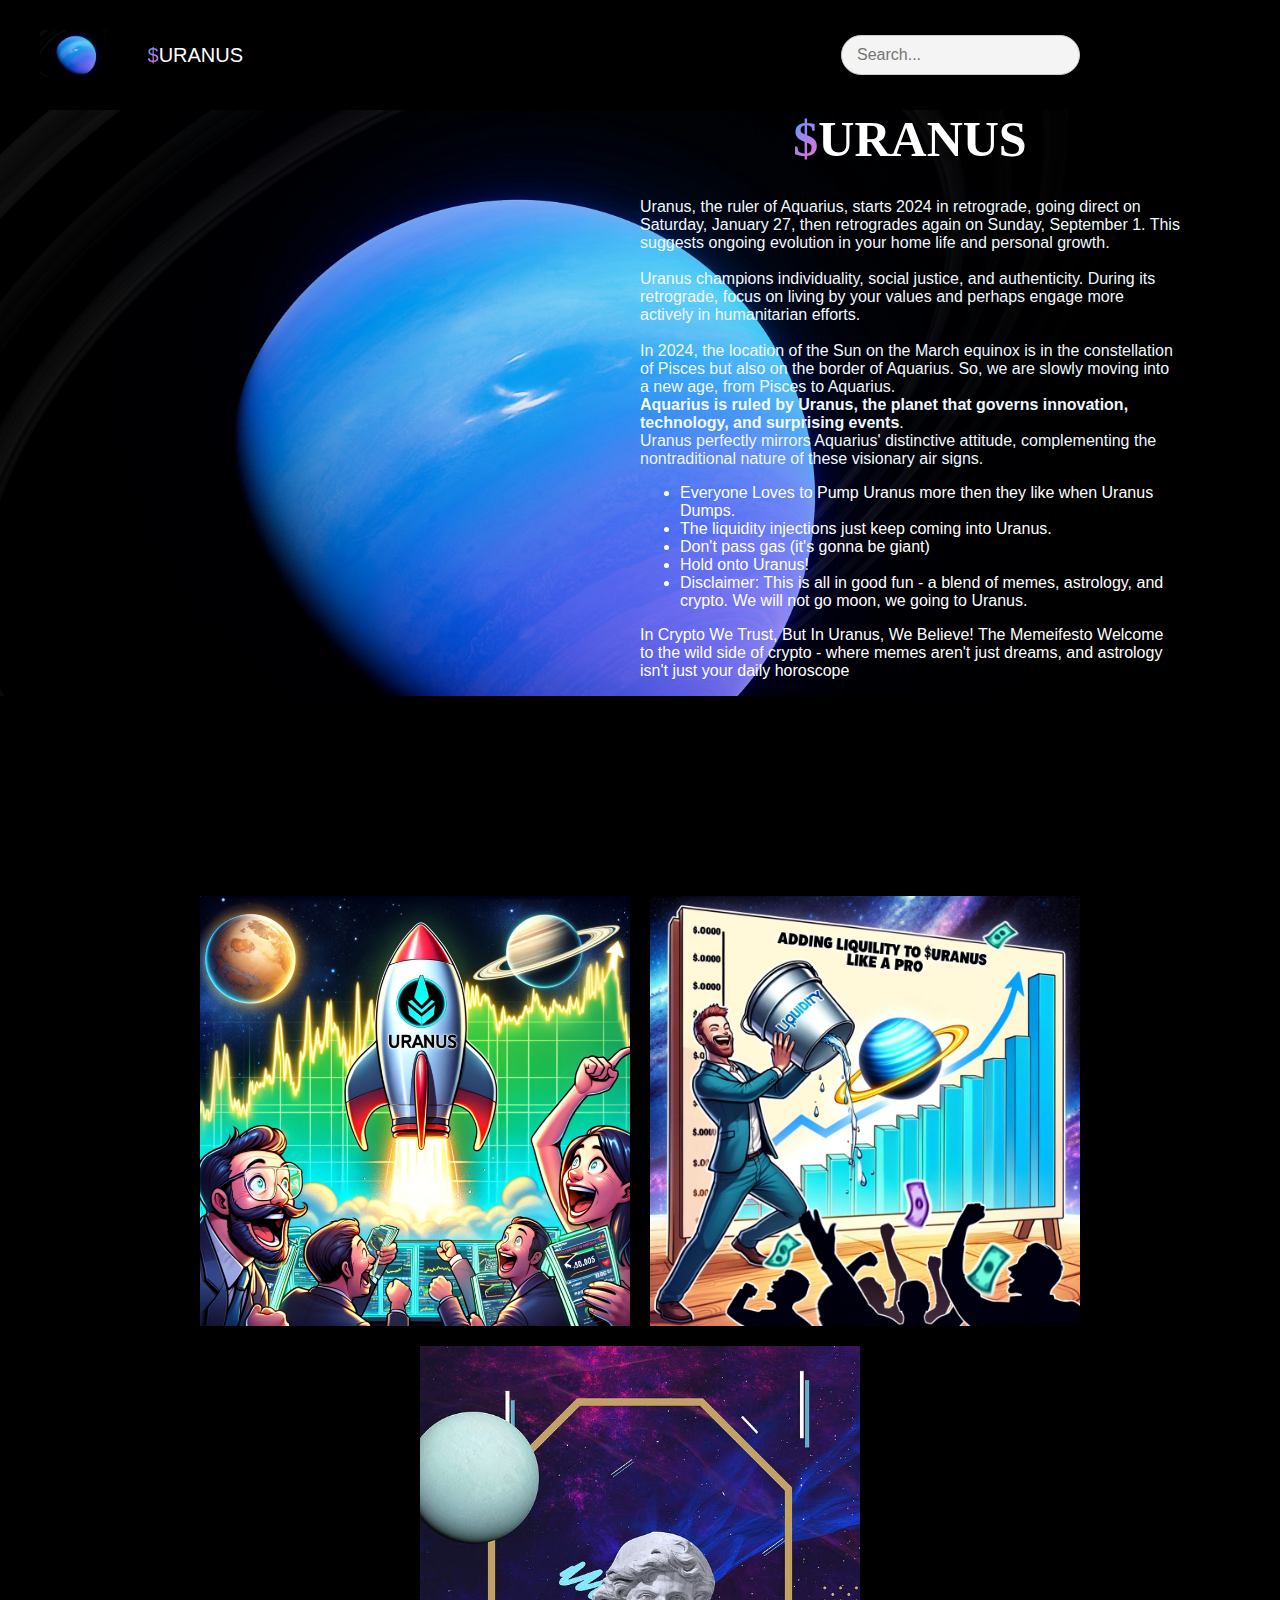
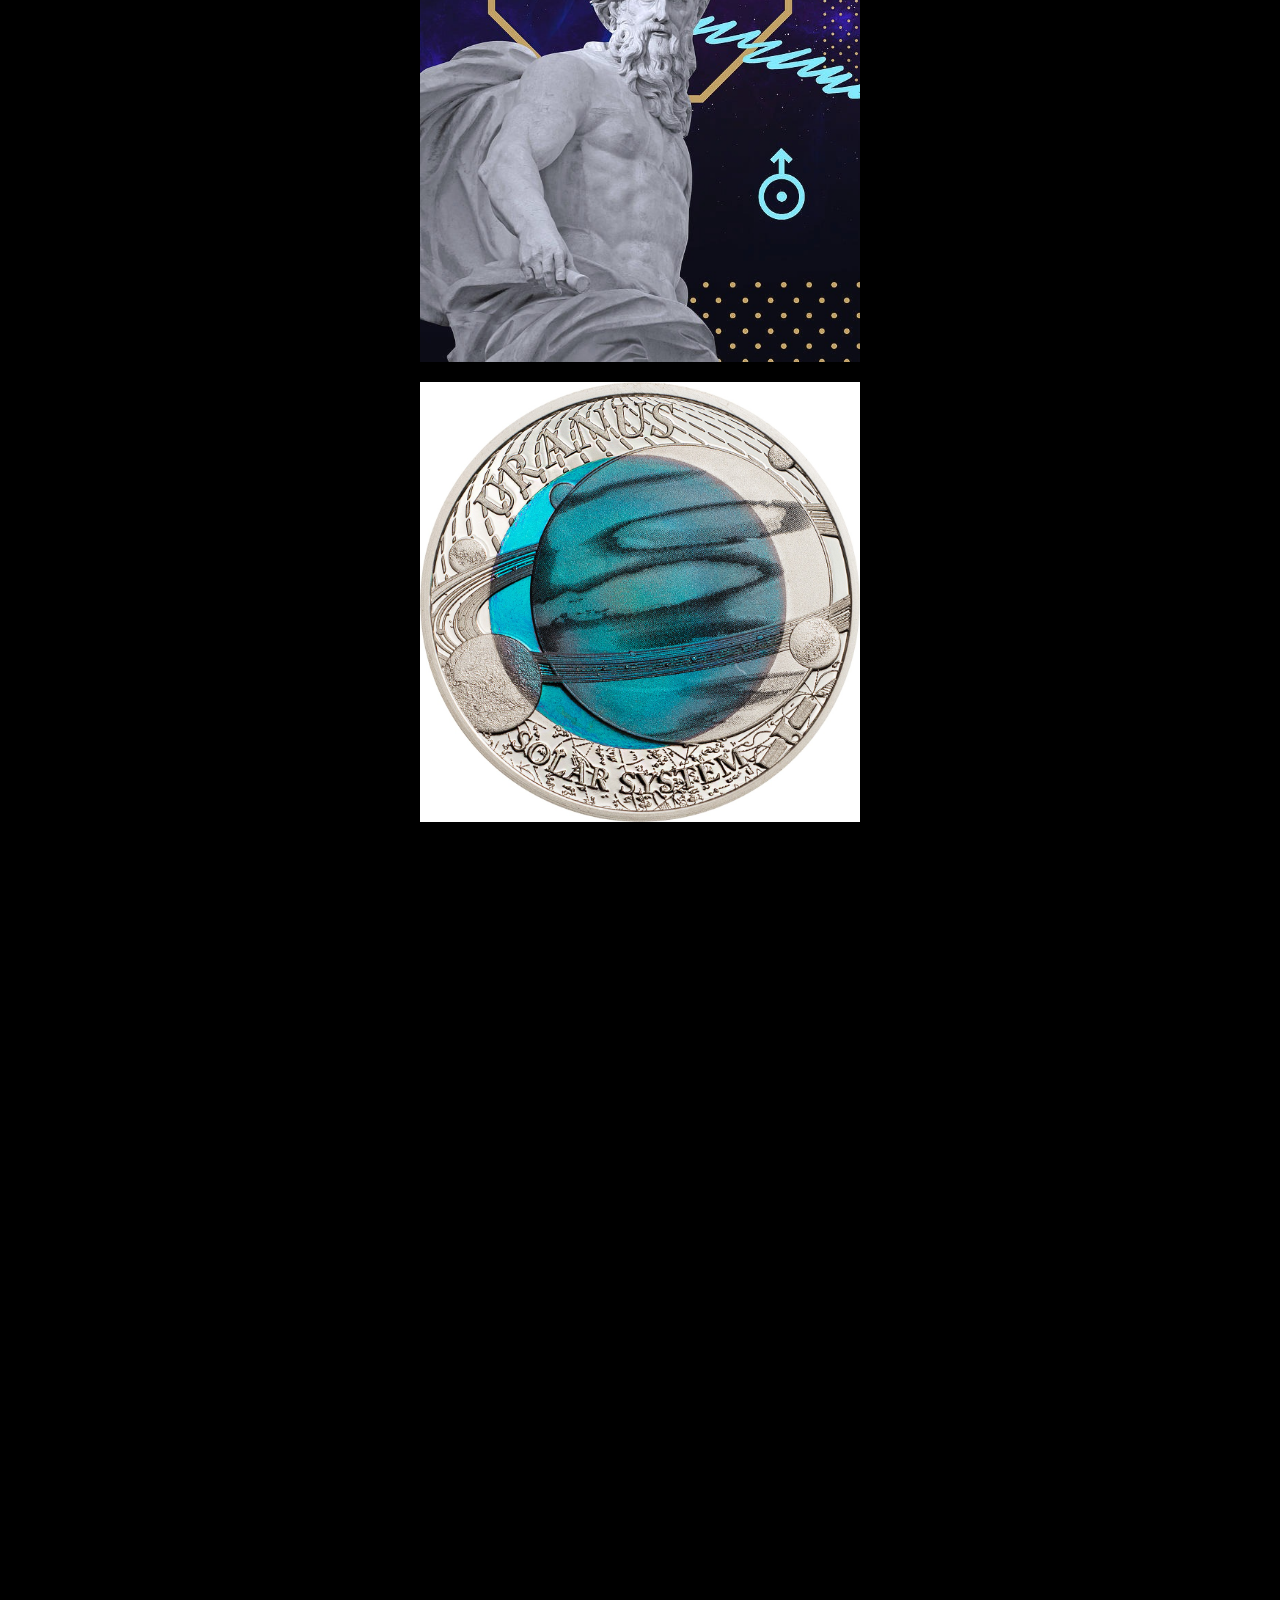
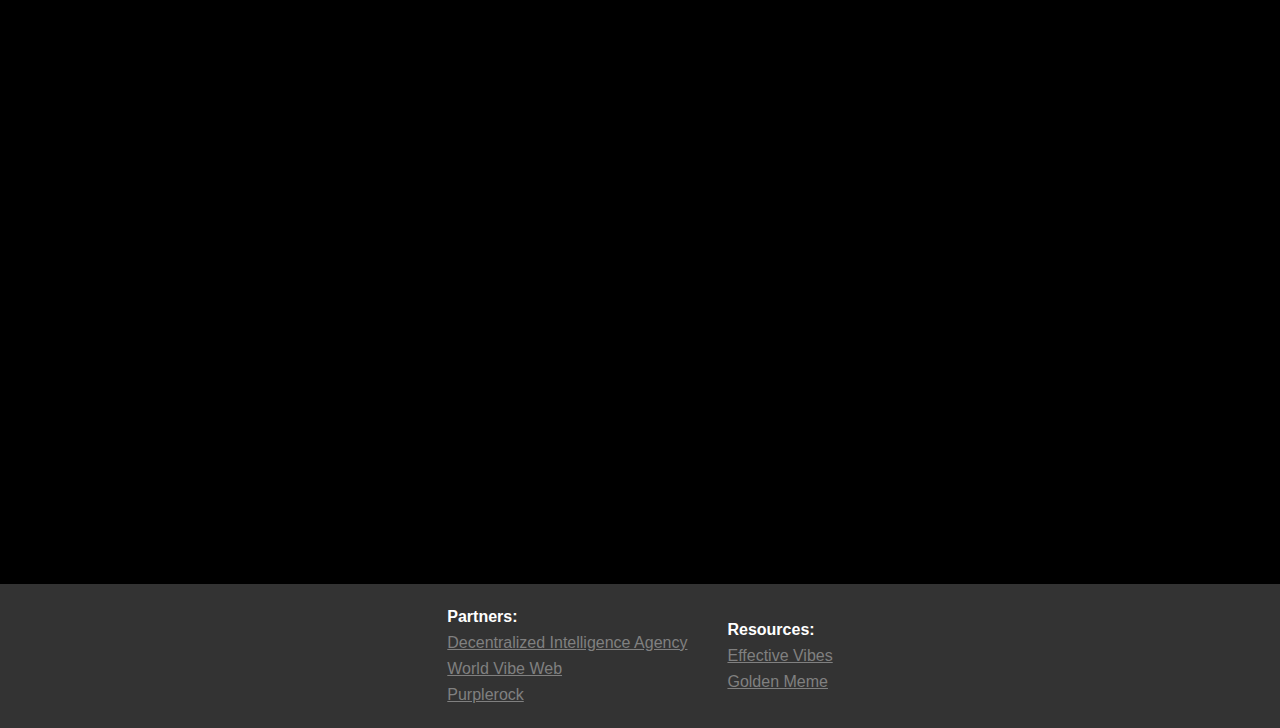
==== index.html @ e5eafa18 "Update and rename uranus.html to index.html" ====
<!DOCTYPE html>
<html lang="en">
<head>
    <meta charset="UTF-8">
    <meta name="viewport" content="width=device-width, initial-scale=1.0">
    <title>$Uranus-web</title>
    <link rel="stylesheet" href="uranus.css">
</head>
<body>
    <header>
        <div class="logo">
            <img src="uranus-bg.jpg" alt="Logo8">
            <span><span class="gradient">$</span>URANUS</span>
        </div>
        <nav>
            <input type="text" id="search" placeholder="Search...">
        </nav>
        <div class="menu-toggle" onclick="toggleMenu()">
            <span></span>
            <span></span>
            <span></span>
        </div>
    </header>
<section id="sec2" class="about-section" style="background-color: black;">
    <div class="about-image">
    </div>
    <div class="about-content">
        <h1 id="tt2"><span class="gradient">$</span>URANUS</h1>
        <p style="color: aliceblue;"="p1">Uranus, the ruler of Aquarius, starts 2024 in retrograde, going direct on Saturday, January 27, then retrogrades again on Sunday, September 1. This suggests ongoing evolution in your home life and personal growth.
            <br></br>
            Uranus champions individuality, social justice, and authenticity. During its retrograde, focus on living by your values and perhaps engage more actively in humanitarian efforts.
            <br><br>
            In 2024, the location of the Sun on the March equinox is in the constellation of Pisces but also on the border of Aquarius. So, we are slowly moving into a new age, from Pisces to Aquarius.
            <br>
            <b>Aquarius is ruled by Uranus, the planet that governs innovation, technology, and surprising events</b>. <br>Uranus perfectly mirrors Aquarius' distinctive attitude, complementing the nontraditional nature of these visionary air signs.
            <ul>
                <li>
                    Everyone Loves to Pump Uranus more then they like when Uranus Dumps.
                </li>
                <li>
                    The liquidity injections just keep coming into Uranus.
                </li>
                <li>
                    Don't pass gas (it's gonna be giant)
                </li>
                <li>
                    Hold onto Uranus!
                </li>
                <li>
                    Disclaimer: This is all in good fun - a blend of memes, astrology, and crypto. We will not go moon, we going to Uranus.
                </li>
            </ul>
            In Crypto We Trust, But In Uranus, We Believe!
            
            The Memeifesto
            
            Welcome to the wild side of crypto - where memes aren't just dreams, and astrology isn't just your daily horoscope</p>
    </div>
</section>

<section class="bento-box">
    <div class="row">
        <div class="image-container">
            <img src="uranus5.jpg" alt="Image 1">
        </div>
        <div class="image-container">
            <img src="uranus2.jpg" alt="Image 2">
        </div>
    </div>
    <div class="image-container single-image">
        <img src="uranus3.jpg" alt="Image 3">
    </div>
    <div class="image-container single-image">
        <img src="uranus4.jpg" alt="Image 4">
    </div>
   
</section>


<section class="video-section">
    <div class="video-container">
        <!-- Replace the URL with the embed URL of your YouTube video -->
        <iframe width="560" height="315" src="https://www.youtube.com/embed/gI7qfHuLQ6Q" frameborder="0" allowfullscreen></iframe>
    </div>
</section>
<br>
<br>
<br>
<section class="video-section">
    <div class="video-container">
        <!-- Replace the URL with the embed URL of your YouTube video -->
        <iframe width="560" height="315" src="https://www.youtube.com/embed/snbTCWL6rxo?si=VCNv75Zpfjw0UEW9&start=12 " frameborder="0" allowfullscreen></iframe>
    </div>
</section>
<br>
<br>
<br><br>
<br>
<br>
<footer class="footer">
    <div class="footer-column">
        <div class="footer-item"><b>Partners:</b></div>
        <a href="https://dia.wiki" class="footer-item" style="color: gray;"`>Decentralized Intelligence Agency</a>
        <a href="https://worldvibeweb.org" class="footer-item" style="color: gray;">World Vibe Web</a>
        <a href="https://purplerock.xyz/" class="footer-item" style="color: gray;">Purplerock</a>
    </div>
    </div>
    <div class="footer-column">
        <div class="footer-item"><b>Resources:</b></div>
        <a href="https://persistventure.notion.site/7291c569928947758d04c7dc99a3a327?pvs=25" class="footer-item" style="color: gray;">Effective Vibes</a>
        <a href="https://GoldenMeme.org" class="footer-item" style="color: gray;">Golden Meme</a>
    </div>
</footer>
</body></html>
---- uranus.css ----
body {
    background-color: black; /* Change to black */
    color: #ffffff;
    font-family: Arial, sans-serif;
    margin: 0;
    padding: 0;
}

/* Style the header and navigation */
header {
    background-color: #000000;
    color: #fff;
    display: flex;
    justify-content: space-between;
    align-items: center;
    padding-top: 30px;
    padding-bottom: 30px;
    width: 100%;
    top: 0;
    z-index: 1000;
}

.logo {
    display: flex;
    align-items: center;
}

.logo img {
    height: 50px;
    width: auto;
    margin-left: 40px;
}

.logo span {
    margin-left: 10px;
    font-size: 20px;
    color: #ffffff;
}

nav input[type="text"] {
    padding: 10px 15px;
    border: 1px solid #ccc;
    border-radius: 25px;
    
    margin-right: 200px;
    font-size: 16px;
    background-color: #f4f4f4;
    transition: border-color 0.3s, box-shadow 0.3s;
}

nav input[type="text"]:focus {
    outline: none;
    border-color: #ff6600;
    box-shadow: 0 0 5px rgba(255, 102, 0, 0.5);
}

.menu-toggle {
    display: none;
}


.about-section {
    display: flex;
    align-items: center;
    background-image: url('uranus-bg.jpg'); /* Add the path to your background image */
    background-size: cover;
    color: #ffffff; /* Set text color to white */
}

.about-content ul {
    color: #ffffff; /* Set text color for list items */
}

/* Media query for responsiveness */
@media screen and (max-width: 768px) {
    header {
        flex-direction: column;
        align-items: center;
    }

    .menu-toggle {
        display: block;
        cursor: pointer;
        margin-top: 10px;
    }

    nav {
        display: none;
        width: 100%;
        text-align: center;
    }

    nav.active {
        display: block;
    }

    nav input[type="text"] {
        margin: 10px auto;
    }
}


/*________________________2nd section____________________*/

.about-section {
    display: flex;
    align-items: center;
    background-color: #1e1e1e; /* Change to black */
    color: #ffffff; /* Set text color to white */
}
.about-image {
    flex: 1;
    padding: 0px; 
}

.about-image img {
    max-width: 100%;
    height: auto;
    padding: 50px;
    border-radius: 800px; /* Add border radius */
}

.gradient {
    background: linear-gradient(135deg, #4e9cff, #ff6ad5);
    -webkit-background-clip: text;
    -webkit-text-fill-color: transparent;
}


.about-content {
    flex: 2;
    padding-left: 100px;
    padding-right: 100px;
}

#tt2 {
    text-align: center;
    font-size: 50px;
    font-family: Nunito;
    
    color: #ffffff;
    font-weight: bold;
    margin-top: 0; 
    margin-bottom: 30px;
}

#p1 {
    color: #a1a1a1;
    line-height: 1.2em;
    font-family: Nunito;
    font-size: 16px;
    margin-top: 0; 
    margin-bottom: 30px;
}

@media (min-width: 769px) {
    .about-section {
        display: flex;
        align-items: center;
        background-color: #ffffff;
    }

    .about-image {
        flex: 1;
        padding: 0;
    }

    .about-image img {
        max-width: 100%;
        height: auto;
    }

    .about-content {
        flex: 1;
        padding-left: 100px;
        padding-right: 100px;
    }
}

@media (max-width: 768px) {
    .about-section {
        flex-direction: column;
        text-align: center;
    }

    .about-image {
        order: 1;
        height: 100%;
        width: auto;
        padding: 0;
    }

    .about-image img{
        padding: 0px;
    }

    .about-content {
        order: 2;
        margin-left: 50px;
    }

    #tt2 {
        font-size: 24px;
    }

    #p1 {
        font-size: 14px;
    }
}

.bento-box {
    display: flex;
    flex-direction: column;
    align-items: center;
    padding: 200px; /* Padding around the container */
}

.row {
    display: flex;
    gap: 20px; /* Adjust gap between images in a row */
}

.image-container {
    flex: 1;
    overflow: hidden;
}

.image-container img {
    width: 100%;
    height: auto;
    display: block;
}

.single-image {
    margin-top: 20px; /* Adjust margin between rows */
    max-width: 50%; /* Set max-width for single images */
}


/*vedio section*/
.video-section {
    display: flex;
    justify-content: center;
    align-items: center;
    height: 500px; /* Set the desired height */
}

.video-container {
    width: calc(500px * 16 / 9); /* Calculate width based on 16:9 aspect ratio */
    height: 100%; /* Ensure the container takes up full height */
    max-width: 100%; /* Ensure it doesn't exceed the width of the section */
}

.video-container iframe {
    width: 100%;
    height: 100%; /* Make the iframe fill the container */
}

/*footer*/
.footer {
    display: flex;
    justify-content: center;
    align-items: center;
    padding: 20px;
    background-color: #333; /* Change to your desired background color */
}

.footer-column {
    display: flex;
    flex-direction: column;
    margin: 0 20px; 
}
.footer-item {
    margin: 4px 0;
}


.footer a {
    color: gray; 
}

.footer a:hover {
    color: blue; 
}
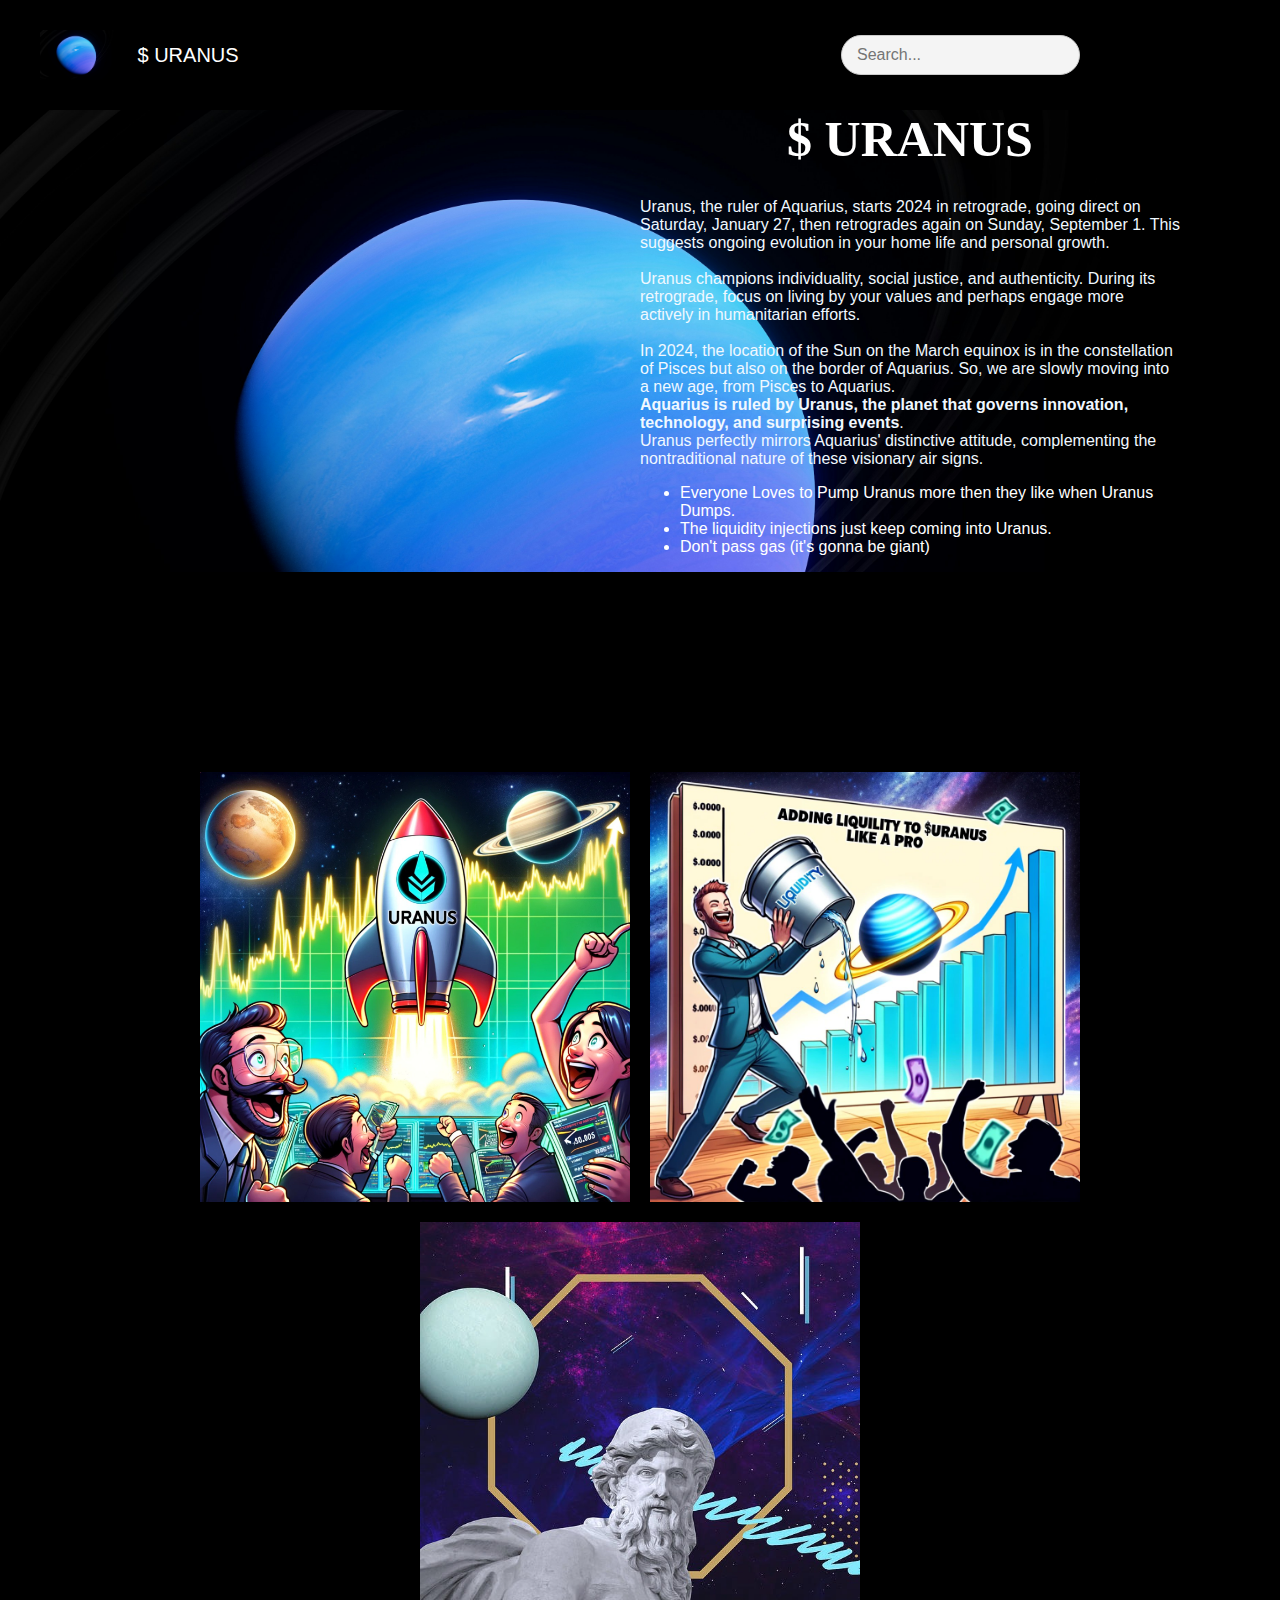
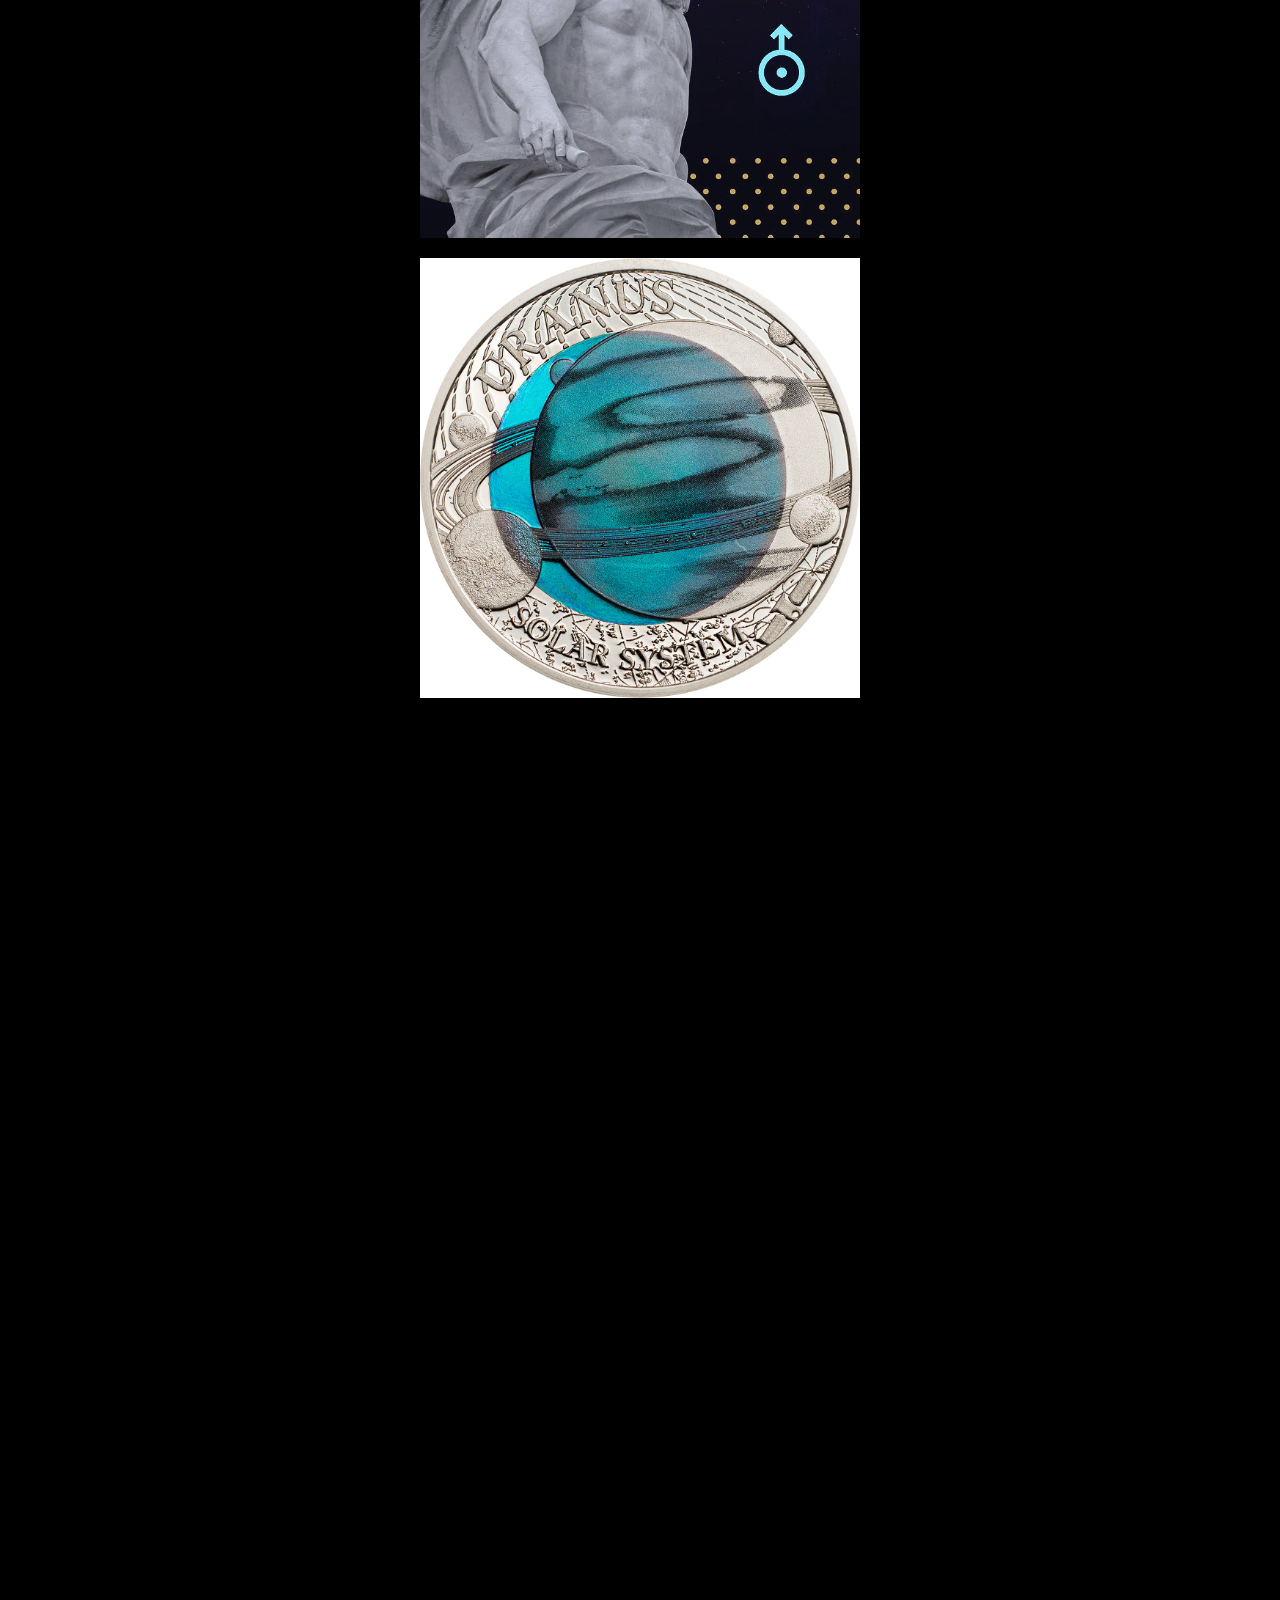
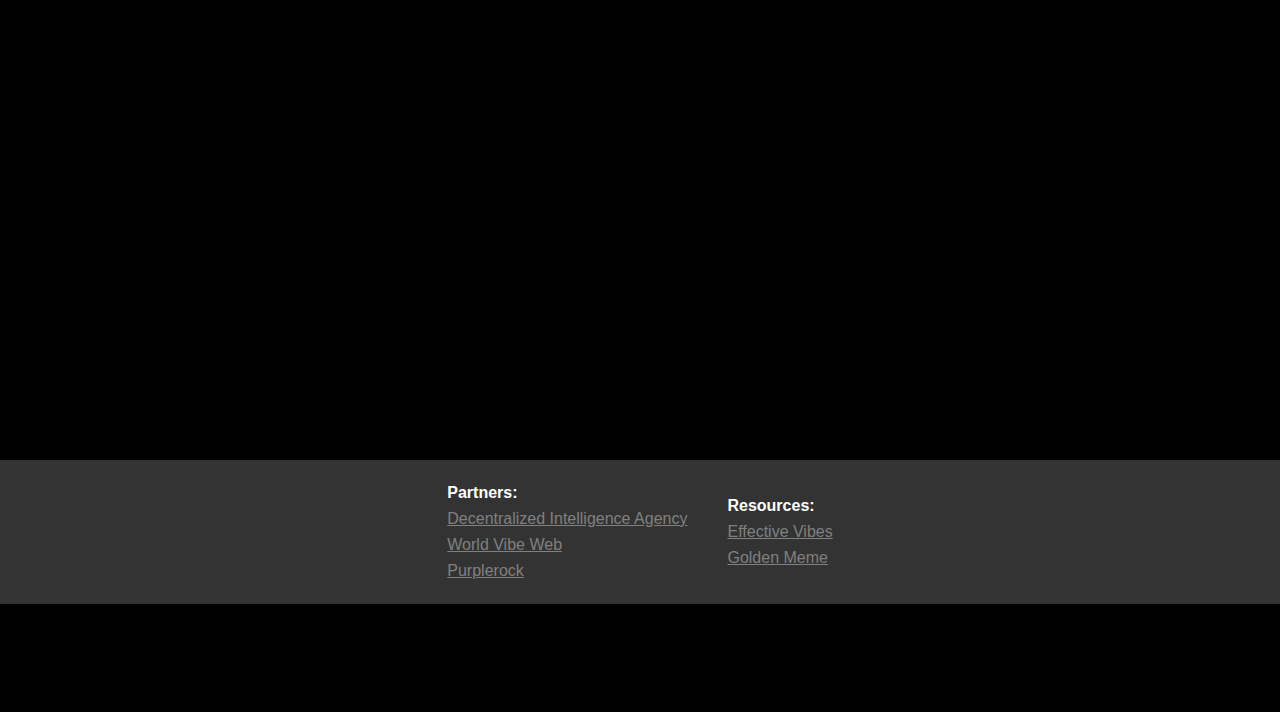
==== commit 61c744f7: "Update index.html" ====
--- a/index.html
+++ b/index.html
@@ -10,7 +10,7 @@
     <header>
         <div class="logo">
             <img src="uranus-bg.jpg" alt="Logo8">
-            <span><span class="gradient">$</span>URANUS</span>
+            <span>$ URANUS</span>
         </div>
         <nav>
             <input type="text" id="search" placeholder="Search...">
@@ -25,7 +25,7 @@
     <div class="about-image">
     </div>
     <div class="about-content">
-        <h1 id="tt2"><span class="gradient">$</span>URANUS</h1>
+        <h1 id="tt2">$ URANUS</h1>
         <p style="color: aliceblue;"="p1">Uranus, the ruler of Aquarius, starts 2024 in retrograde, going direct on Saturday, January 27, then retrogrades again on Sunday, September 1. This suggests ongoing evolution in your home life and personal growth.
             <br></br>
             Uranus champions individuality, social justice, and authenticity. During its retrograde, focus on living by your values and perhaps engage more actively in humanitarian efforts.
@@ -42,19 +42,9 @@
                 </li>
                 <li>
                     Don't pass gas (it's gonna be giant)
-                </li>
-                <li>
-                    Hold onto Uranus!
-                </li>
-                <li>
-                    Disclaimer: This is all in good fun - a blend of memes, astrology, and crypto. We will not go moon, we going to Uranus.
-                </li>
+                </li>   
             </ul>
-            In Crypto We Trust, But In Uranus, We Believe!
-            
-            The Memeifesto
-            
-            Welcome to the wild side of crypto - where memes aren't just dreams, and astrology isn't just your daily horoscope</p>
+          </p>
     </div>
 </section>
 
--- a/uranus.css
+++ b/uranus.css
@@ -5,6 +5,25 @@
     font-family: Arial, sans-serif;
     margin: 0;
     padding: 0;
+}
+.image-container img {
+    max-width: 100%;
+    height: auto;
+}
+
+/* Make videos responsive */
+.video-container {
+    position: relative;
+    padding-bottom: 56.25%; /* 16:9 aspect ratio */
+    height: 0;
+}
+
+.video-container iframe {
+    position: absolute;
+    top: 0;
+    left: 0;
+    width: 100%;
+    height: 100%;
 }
 
 /* Style the header and navigation */
@@ -58,7 +77,39 @@
 .menu-toggle {
     display: none;
 }
-
+/* Media query for mobile responsiveness */
+@media screen and (max-width: 768px) {
+
+    .about-section,
+    .bento-box {
+      flex-direction: column;  /* Stack elements vertically */
+      align-items: center;      /* Center elements horizontally */
+    }
+    
+    .about-image,
+    .about-content {
+      flex: initial;           /* Remove flex basis for more fluid layout */
+    }
+  }
+  @media screen and (max-width: 768px) {
+
+    h1, h2, h3, p {
+      font-size: 18px;  /* Adjust font size as needed */
+    }
+  }
+    /* Media query for mobile responsiveness */
+@media screen and (max-width: 768px) {
+
+    #myNav {
+      display: none;  /* Initially hide navigation on mobile */
+    }
+  }
+  
+  /* Style for open navigation (add with Javascript) */
+  #myNav.active {
+    display: block;
+  }
+  
 
 .about-section {
     display: flex;
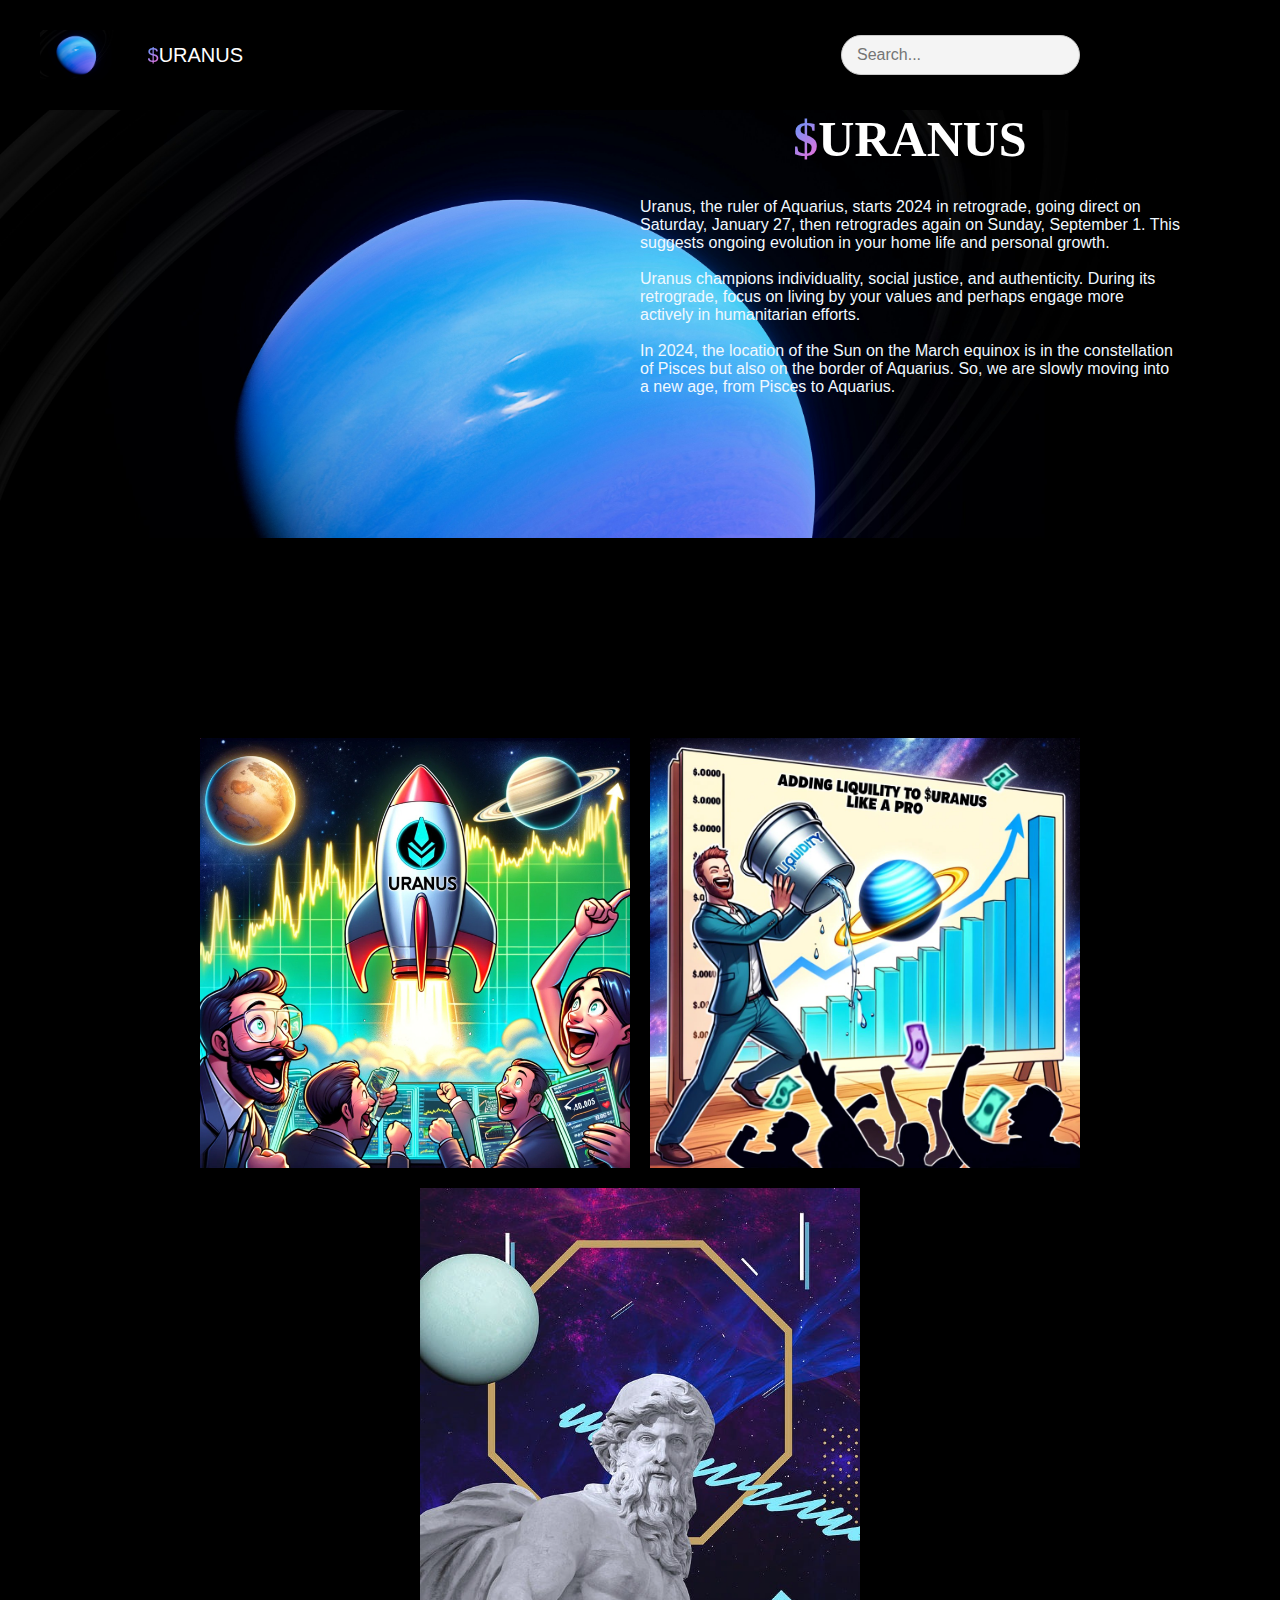
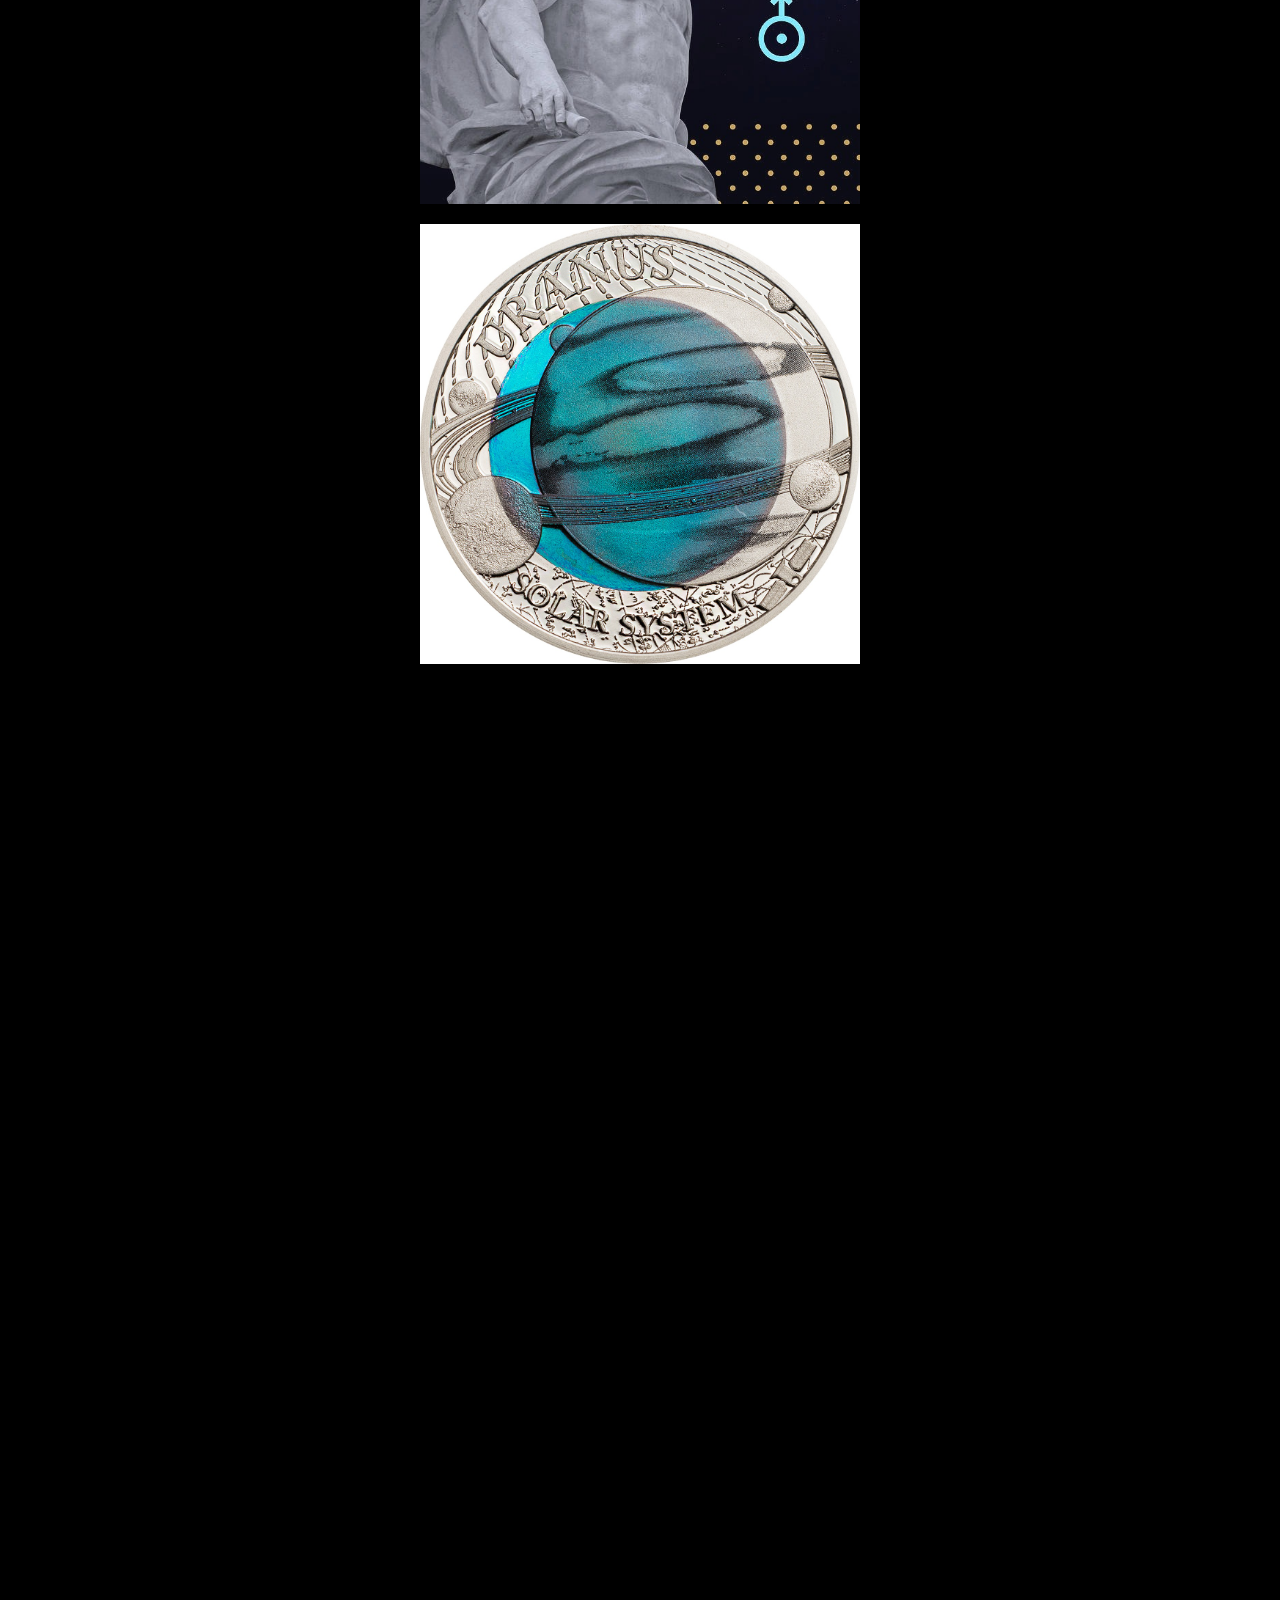
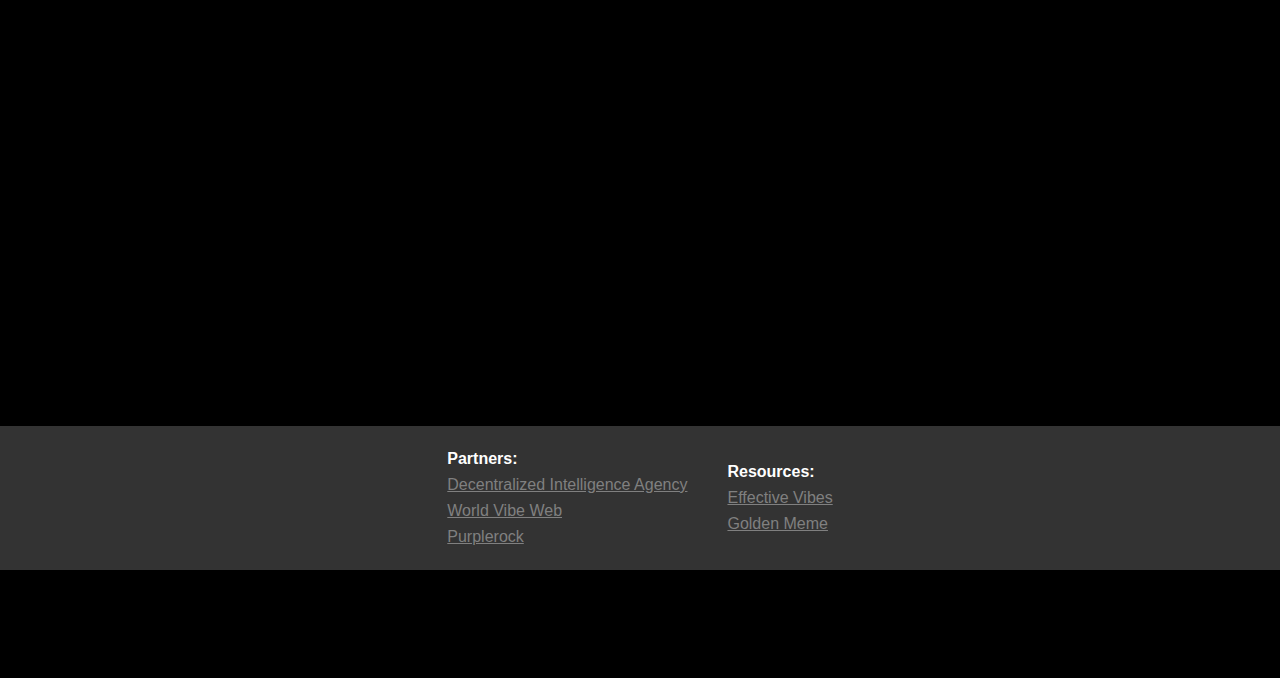
==== commit d971a834: "Update index.html" ====
--- a/index.html
+++ b/index.html
@@ -9,10 +9,12 @@
 <body>
     <header>
         <div class="logo">
+            
             <img src="uranus-bg.jpg" alt="Logo8">
-            <span>$ URANUS</span>
+            <span><span class="gradient">$</span>URANUS</span>
         </div>
         <nav>
+            
             <input type="text" id="search" placeholder="Search...">
         </nav>
         <div class="menu-toggle" onclick="toggleMenu()">
@@ -25,26 +27,21 @@
     <div class="about-image">
     </div>
     <div class="about-content">
-        <h1 id="tt2">$ URANUS</h1>
+        <h1 id="tt2"><span class="gradient">$</span>URANUS</h1>
         <p style="color: aliceblue;"="p1">Uranus, the ruler of Aquarius, starts 2024 in retrograde, going direct on Saturday, January 27, then retrogrades again on Sunday, September 1. This suggests ongoing evolution in your home life and personal growth.
             <br></br>
             Uranus champions individuality, social justice, and authenticity. During its retrograde, focus on living by your values and perhaps engage more actively in humanitarian efforts.
             <br><br>
             In 2024, the location of the Sun on the March equinox is in the constellation of Pisces but also on the border of Aquarius. So, we are slowly moving into a new age, from Pisces to Aquarius.
             <br>
-            <b>Aquarius is ruled by Uranus, the planet that governs innovation, technology, and surprising events</b>. <br>Uranus perfectly mirrors Aquarius' distinctive attitude, complementing the nontraditional nature of these visionary air signs.
-            <ul>
-                <li>
-                    Everyone Loves to Pump Uranus more then they like when Uranus Dumps.
-                </li>
-                <li>
-                    The liquidity injections just keep coming into Uranus.
-                </li>
-                <li>
-                    Don't pass gas (it's gonna be giant)
-                </li>   
-            </ul>
-          </p>
+            <br>
+            <br>
+            <br>
+            <br>
+            <br>
+            <br>
+            <br>
+           </p>
     </div>
 </section>
 
